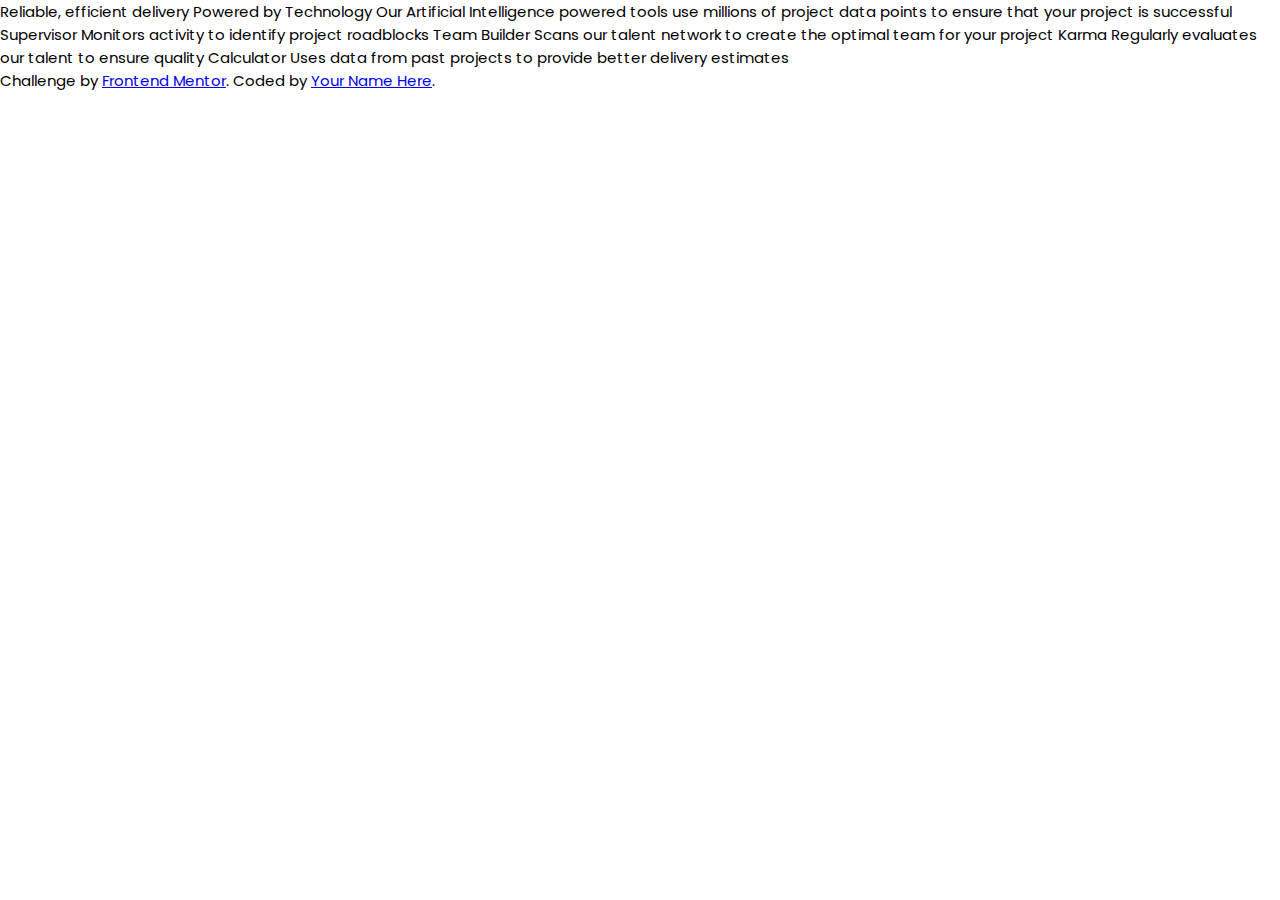
==== index.html @ 533d0e51 "first commit" ====
<!DOCTYPE html>
<html lang="en">

<head>
  <meta charset="UTF-8">
  <meta name="viewport" content="width=device-width, initial-scale=1.0">
  <!-- displays site properly based on user's device -->
  <link rel="icon" type="image/png" sizes="32x32" href="./images/favicon-32x32.png">
  <title>Four Card Feature Section</title>
  <!-- Google Fonts -->
  <link rel="preconnect" href="https://fonts.googleapis.com">
  <link rel="preconnect" href="https://fonts.gstatic.com" crossorigin>
  <link
    href="https://fonts.googleapis.com/css2?family=Outfit:wght@300;400;600&family=Poppins:wght@200;400;600&family=Work+Sans:wght@200;300;400;500;600;700;800&display=swap"
    rel="stylesheet">
  <!-- Import The CSS File   -->
  <link rel="stylesheet" href="style.css">
</head>

<body>

  Reliable, efficient delivery
  Powered by Technology

  Our Artificial Intelligence powered tools use millions of project data points
  to ensure that your project is successful

  Supervisor
  Monitors activity to identify project roadblocks

  Team Builder
  Scans our talent network to create the optimal team for your project

  Karma
  Regularly evaluates our talent to ensure quality

  Calculator
  Uses data from past projects to provide better delivery estimates


  <footer>
    <p class="attribution">
      Challenge by <a href="https://www.frontendmentor.io?ref=challenge" target="_blank">Frontend Mentor</a>.
      Coded by <a href="#">Your Name Here</a>.
    </p>
  </footer>
</body>

</html>
---- style.css ----
* {
    -webkit-box-sizing: border-box;
    -moz-box-sizing: border-box;
    box-sizing: border-box;
    padding: 0;
    margin: 0;
}
body {
    font-family: 'Poppins', sans-serif;
    font-size: 15px;
}
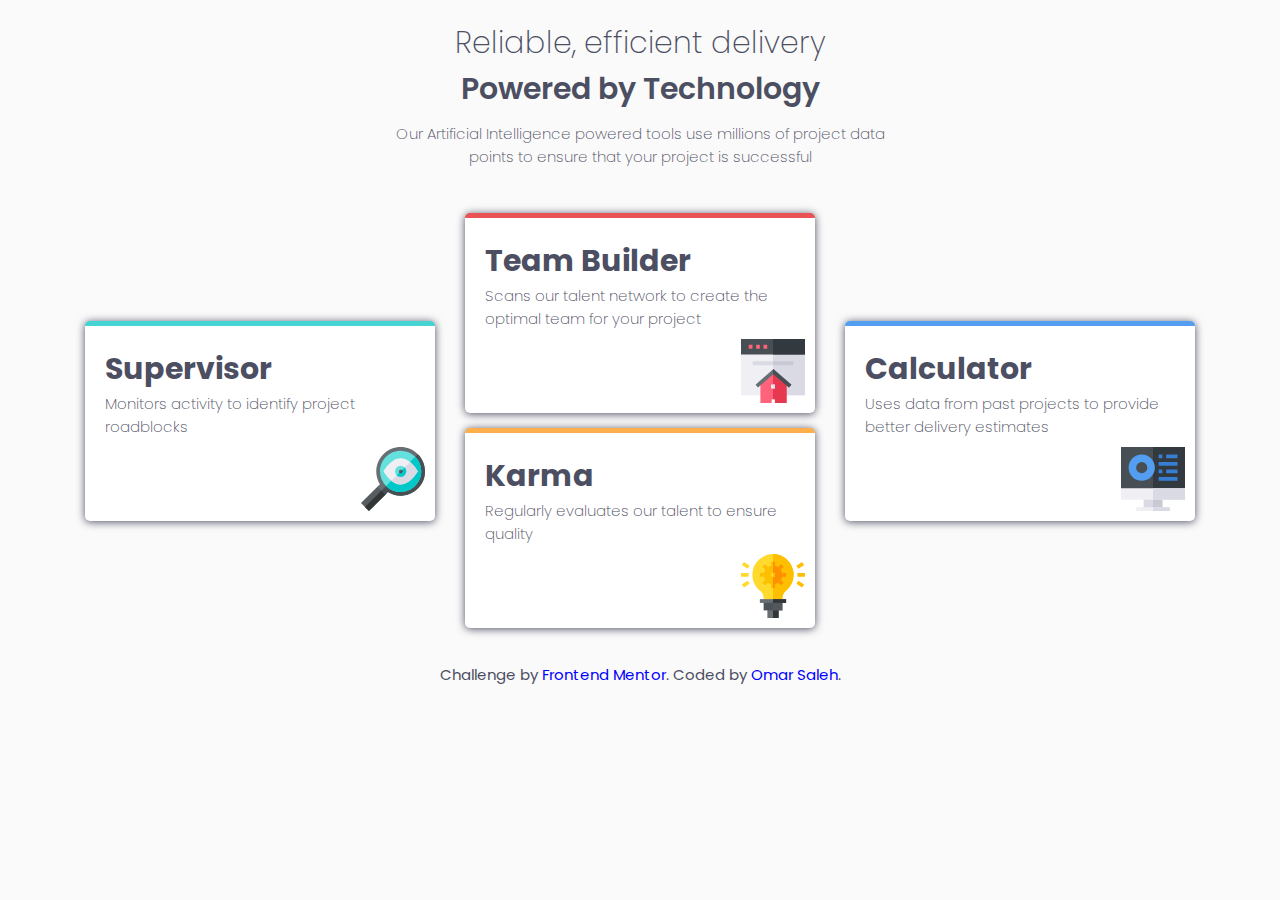
==== commit 45209091: "done" ====
--- a/index.html
+++ b/index.html
@@ -18,32 +18,45 @@
 </head>
 
 <body>
-
-  Reliable, efficient delivery
-  Powered by Technology
-
-  Our Artificial Intelligence powered tools use millions of project data points
-  to ensure that your project is successful
-
-  Supervisor
-  Monitors activity to identify project roadblocks
-
-  Team Builder
-  Scans our talent network to create the optimal team for your project
-
-  Karma
-  Regularly evaluates our talent to ensure quality
-
-  Calculator
-  Uses data from past projects to provide better delivery estimates
-
-
-  <footer>
-    <p class="attribution">
-      Challenge by <a href="https://www.frontendmentor.io?ref=challenge" target="_blank">Frontend Mentor</a>.
-      Coded by <a href="#">Your Name Here</a>.
-    </p>
-  </footer>
+  <div class="container">
+    <header>
+      <h1> <span>Reliable, efficient delivery</span> <br>
+        Powered by Technology</h1>
+      <p>Our Artificial Intelligence powered tools use millions of project data <br> points
+        to ensure that your project is successful</p>
+    </header>
+    <main>
+      <article id="one">
+        <h1>Supervisor</h1>
+        <p>Monitors activity to identify project roadblocks</p>
+        <img src="./images/icon-supervisor.svg" alt="icon-supervisor">
+      </article>
+      <div>
+        <article id="two">
+          <h1>Team Builder</h1>
+          <p>Scans our talent network to create the optimal team for your project</p>
+          <img src="./images/icon-team-builder.svg" alt="icon-team-builder">
+        </article>
+        <article id="three">
+          <h1>Karma</h1>
+          <p>Regularly evaluates our talent to ensure quality</p>
+          <img src="./images/icon-karma.svg" alt="icon-karma">
+        </article>
+      </div>
+      <article id="four">
+        <h1> Calculator</h1>
+        <p>
+          Uses data from past projects to provide better delivery estimates</p><img src="./images/icon-calculator.svg"
+          alt="icon-calculator">
+      </article>
+    </main>
+    <footer>
+      <p class="attribution">
+        Challenge by <a href="https://www.frontendmentor.io?ref=challenge" target="_blank">Frontend Mentor</a>.
+        Coded by <a href="https://www.frontendmentor.io/profile/omarsaleh1" target="_blank">Omar Saleh</a>.
+      </p>
+    </footer>
+  </div>
 </body>
 
 </html>--- a/style.css
+++ b/style.css
@@ -8,4 +8,83 @@
 body {
     font-family: 'Poppins', sans-serif;
     font-size: 15px;
+    color: hsl(234, 12%, 34%);
+    background-color:hsl(0, 0%, 98%);
+}
+.container {
+    text-align: center;
+    margin-left: auto;
+    margin-right: auto;
+    padding: 0 10px 10px;
+}
+header {
+    padding-top: 20px;
+    padding-bottom: 20px;
+}
+header h1 {
+    margin-bottom: 10px;
+    font-weight: 600;
+}
+header span {
+    font-weight: 200;
+}
+header p {
+    font-weight: 200;
+}
+main {
+    margin-top: 10px;
+    margin-bottom:20px ;
+    display: flex;
+    flex-direction: row;
+    justify-content: center;
+    align-items: center;
+}
+article {
+    text-align: left;
+    background-color: white;
+    border-radius: 5px;
+    box-shadow: 0px 1px 8px;
+    width: 350px;
+    height: 200px;
+    margin: 15px;
+    padding: 20px;
+    position: relative;
+}
+article p {
+    font-weight: 200;
+}
+article img {
+    position: absolute;
+    bottom: 10px;
+    right: 10px;
+}
+#one {
+    border-top: 5px solid hsl(180, 62%, 55%);
+}
+#two {
+    border-top: 5px solid hsl(0, 78%, 62%);
+}
+#three {
+    border-top: 5px solid hsl(34, 97%, 64%);
+}
+#four {
+    border-top: 5px solid hsl(212, 86%, 64%);
+}
+footer a {
+    text-decoration: none;
+    color:rgb(0, 0, 255);
+}
+@media (max-width: 400px) {
+    main {
+        flex-direction: column;
+    }
+    header {
+        font-size: 10px;
+    }
+    article {
+        width: 340px;
+    }
+    footer {
+        font-size: 10px;
+    }
 }